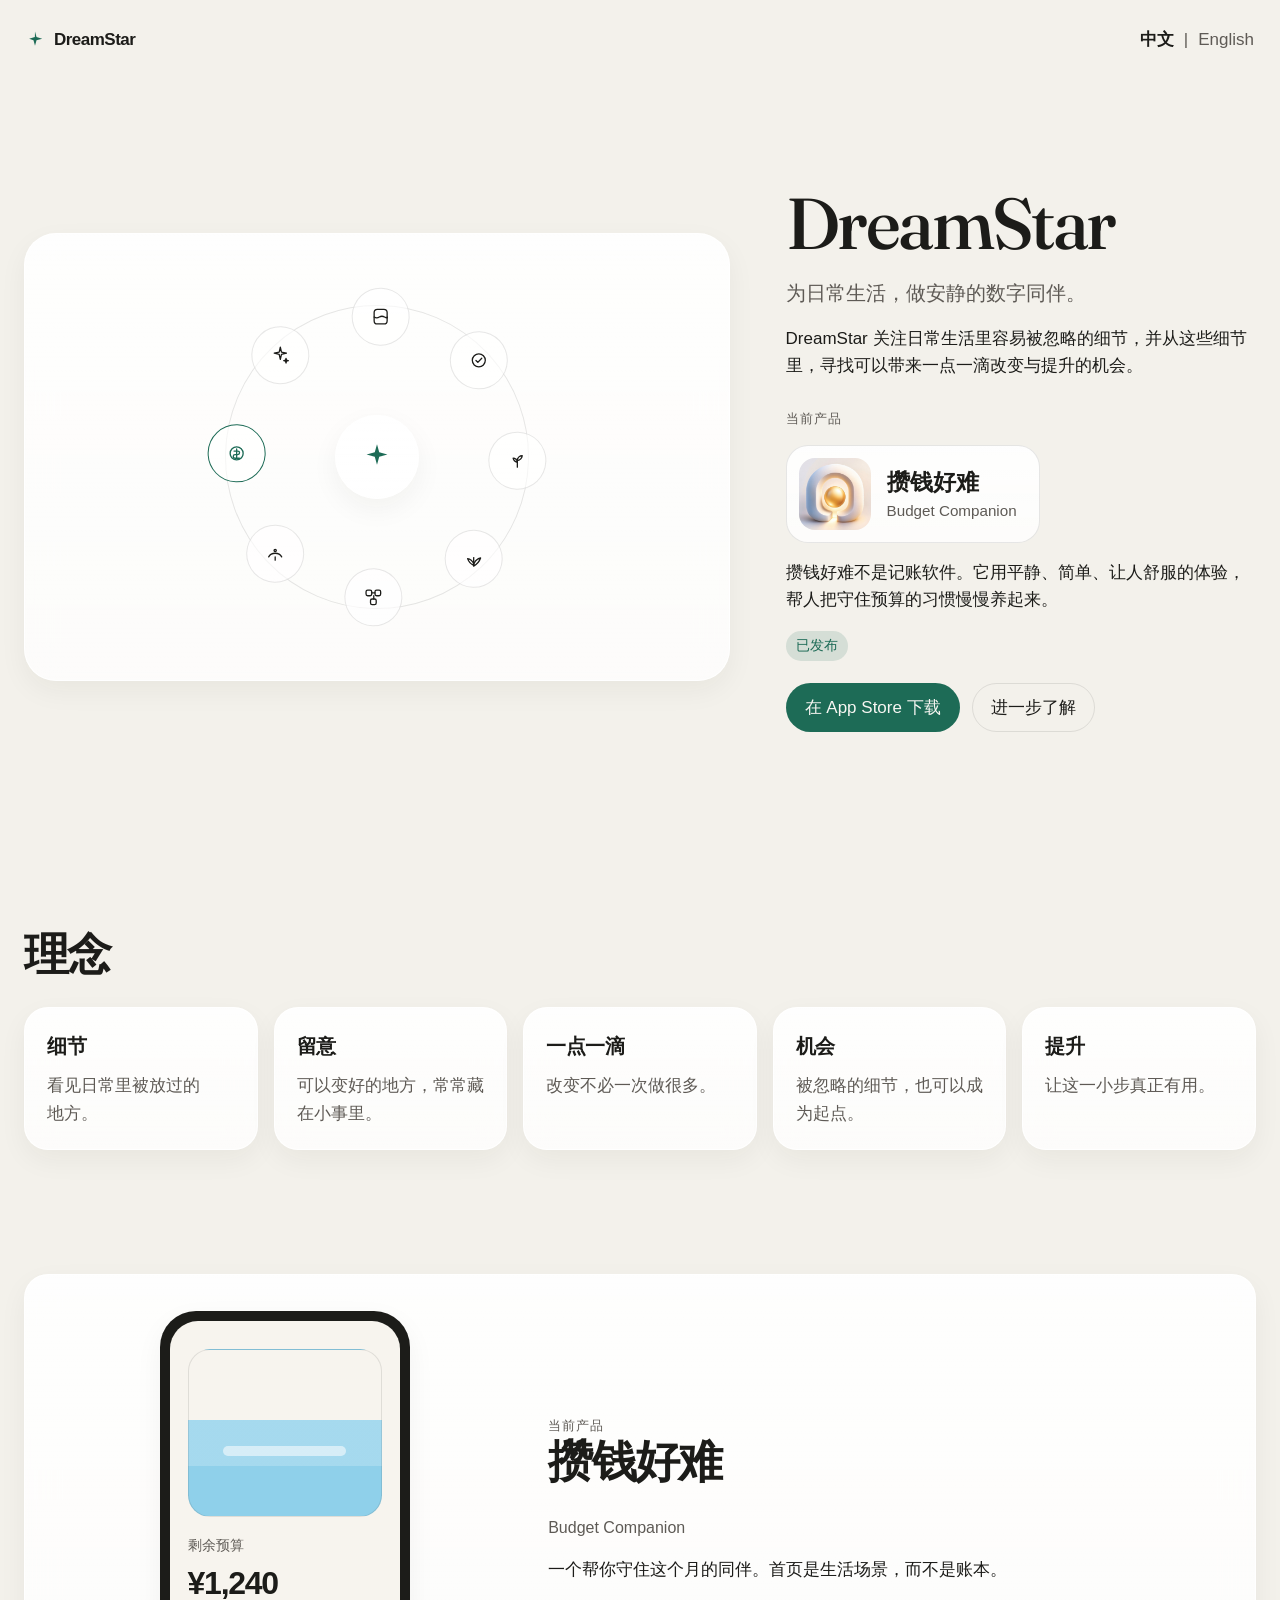
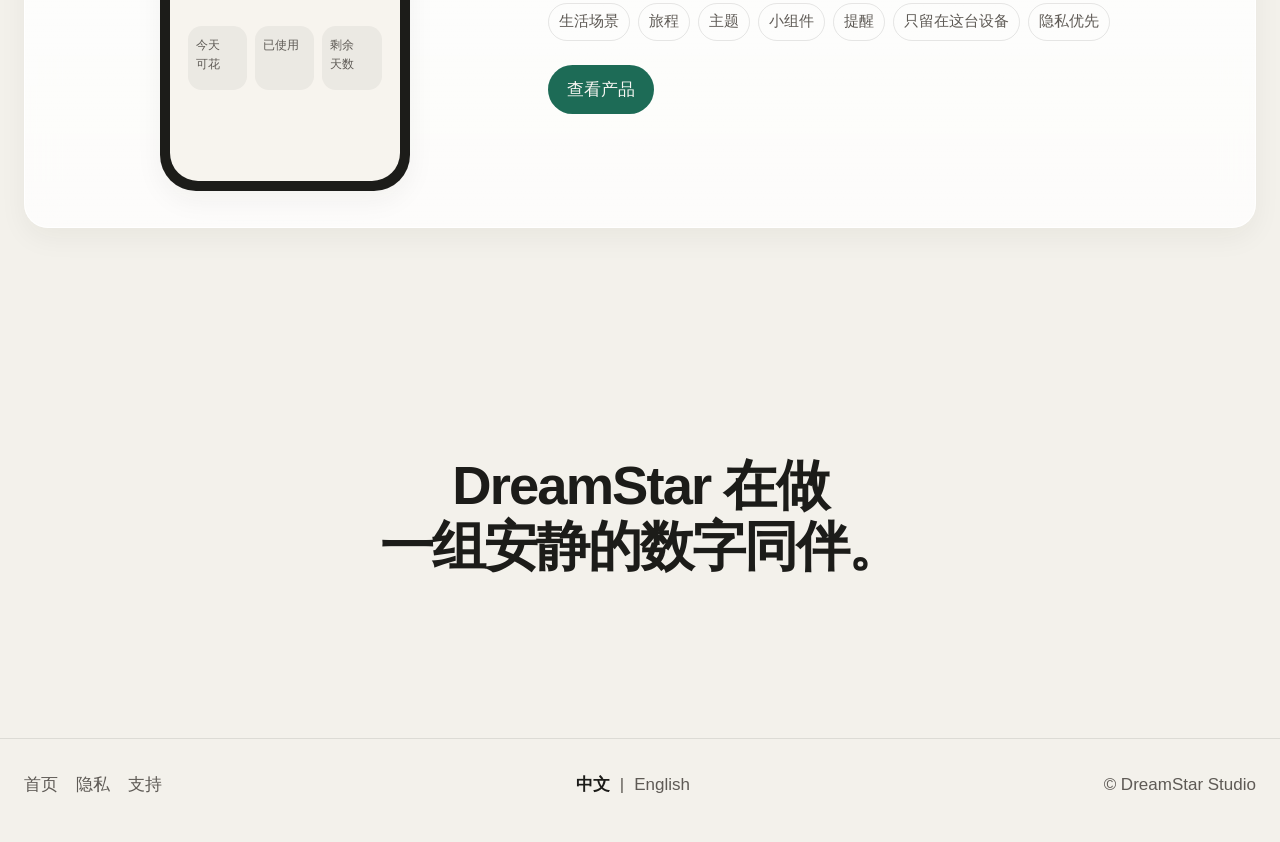
==== index.html @ b0ae597d "[Dev] DreamStar Website Src Frame - 2" ====
<!DOCTYPE html>
<html lang="zh-Hans">
<head>
  <meta charset="utf-8">
  <meta name="viewport" content="width=device-width, initial-scale=1">
  <title>DreamStar — 安静的数字同伴</title>
  <meta name="description" content="DreamStar Studio 为日常生活做安静的数字同伴。第一款产品是攒钱好难，一个温和的月度预算同伴。">
  <meta name="theme-color" content="#f3f1eb">
  <meta name="color-scheme" content="light dark">
  <link rel="canonical" href="https://yourdomain.com/">
  <link rel="icon" href="assets/favicon.svg" type="image/svg+xml">
  <link rel="icon" href="assets/favicon-32.png" sizes="32x32" type="image/png">
  <link rel="apple-touch-icon" href="assets/apple-touch-icon.png">
  <meta property="og:type" content="website">
  <meta property="og:site_name" content="DreamStar Studio">
  <meta property="og:title" content="DreamStar — 安静的数字同伴">
  <meta property="og:description" content="DreamStar Studio 为日常生活做安静的数字同伴。第一款产品是攒钱好难。">
  <meta property="og:url" content="https://yourdomain.com/">
  <meta property="og:locale" content="zh_CN">
  <meta property="og:image" content="https://yourdomain.com/assets/apple-touch-icon.png">
  <meta name="twitter:card" content="summary">
  <meta name="twitter:title" content="DreamStar — 安静的数字同伴">
  <meta name="twitter:description" content="DreamStar Studio 为日常生活做安静的数字同伴。第一款产品是攒钱好难。">
  <link rel="stylesheet" href="assets/css/site.css">
  <script type="application/ld+json">
  {
    "@context": "https://schema.org",
    "@graph": [
      {
        "@type": "Organization",
        "name": "DreamStar Studio",
        "url": "https://yourdomain.com/",
        "email": "dreamstarpc@163.com"
      },
      {
        "@type": "SoftwareApplication",
        "name": "攒钱好难",
        "alternateName": "Budget Companion",
        "applicationCategory": "LifestyleApplication",
        "operatingSystem": "iOS 18",
        "offers": { "@type": "Offer", "price": "0", "priceCurrency": "CNY" },
        "publisher": { "@type": "Organization", "name": "DreamStar Studio" }
      }
    ]
  }
  </script>
</head>
<body data-page="home">
  <a class="skip" href="#content" data-i18n="skip">跳到内容</a>
  <header class="site-header">
    <div class="wrap header-bar">
      <a class="wordmark" href="index.html">
        <svg viewBox="0 0 32 32" aria-hidden="true"><path d="M16 3.5l2.2 8.3L26.5 14 18.2 16.2 16 24.5l-2.2-8.3L7.5 14l8.3-2.2L16 3.5z"/></svg>
        <span>DreamStar</span>
      </a>
      <div class="lang" role="group" data-i18n-aria="lang.group" aria-label="语言">
        <button type="button" data-lang="zh" aria-pressed="true">中文</button>
        <span aria-hidden="true">|</span>
        <button type="button" data-lang="en" aria-pressed="false">English</button>
      </div>
    </div>
  </header>

  <main id="content">
    <section class="hero">
      <div class="wrap hero-grid">
        <div class="stage" data-i18n-aria="aria.wheel" aria-label="工作室的八个方向">
          <div class="orbit" id="orbit">
            <button type="button" class="node is-selected" style="--a:-90deg" data-topic="budget" data-i18n-aria="topic.budget" aria-label="预算" aria-pressed="true">
              <span class="face"><svg viewBox="0 0 32 32" aria-hidden="true"><circle cx="16" cy="16" r="8"/><path d="M16 10.5v11M12.8 13.2h4.6a2.2 2.2 0 0 1 0 4.4H14a2.2 2.2 0 0 0 0 4.4h5.4"/></svg></span>
            </button>
            <button type="button" class="node" style="--a:-45deg" data-topic="ai" data-i18n-aria="topic.ai" aria-label="安静的聪明" aria-pressed="false">
              <span class="face"><svg viewBox="0 0 32 32" aria-hidden="true"><path d="M16 6l1.4 6.2L23.5 13.6 17.4 15 16 21.2 14.6 15 8.5 13.6l6.1-1.4L16 6zM23 20l.6 2.2 2.2.6-2.2.6L23 25.6l-.6-2.2-2.2-.6 2.2-.6L23 20z"/></svg></span>
            </button>
            <button type="button" class="node" style="--a:0deg" data-topic="living" data-i18n-aria="topic.living" aria-label="生活场景" aria-pressed="false">
              <span class="face"><svg viewBox="0 0 32 32" aria-hidden="true"><rect x="8" y="7" width="16" height="18" rx="4"/><path d="M8 16.5c2.2 1.4 4.2 1.4 6.4 0s4.2-1.4 6.4 0 4.2 1.4 3.2 0"/></svg></span>
            </button>
            <button type="button" class="node" style="--a:45deg" data-topic="habit" data-i18n-aria="topic.habit" aria-label="习惯" aria-pressed="false">
              <span class="face"><svg viewBox="0 0 32 32" aria-hidden="true"><circle cx="16" cy="16" r="8"/><path d="M12.5 16.2l2.3 2.3 4.8-5"/></svg></span>
            </button>
            <button type="button" class="node" style="--a:90deg" data-topic="growth" data-i18n-aria="topic.growth" aria-label="成长" aria-pressed="false">
              <span class="face"><svg viewBox="0 0 32 32" aria-hidden="true"><path d="M16 24V14"/><path d="M16 16c0-4 3.2-6 6-6-0.4 3.2-2.4 5.2-6 6zM16 18c0-3.2-2.6-5-5.2-5 .4 2.6 2 4.2 5.2 5z"/></svg></span>
            </button>
            <button type="button" class="node" style="--a:135deg" data-topic="nature" data-i18n-aria="topic.nature" aria-label="自然" aria-pressed="false">
              <span class="face"><svg viewBox="0 0 32 32" aria-hidden="true"><path d="M16 25c0-7 6.5-9.5 8.5-10-2 6-5 8-8.5 10z"/><path d="M16 24c0-6-5.5-8-7.5-8.2 1.8 5 4.2 6.6 7.5 8.2z"/><path d="M16 14.5V24"/></svg></span>
            </button>
            <button type="button" class="node" style="--a:180deg" data-topic="technology" data-i18n-aria="topic.technology" aria-label="技术" aria-pressed="false">
              <span class="face"><svg viewBox="0 0 32 32" aria-hidden="true"><rect x="7" y="7" width="7" height="7" rx="2"/><rect x="18" y="7" width="7" height="7" rx="2"/><rect x="12.5" y="18" width="7" height="7" rx="2"/><path d="M14 10.5h4M16.5 14v4"/></svg></span>
            </button>
            <button type="button" class="node" style="--a:225deg" data-topic="future" data-i18n-aria="topic.future" aria-label="以后" aria-pressed="false">
              <span class="face"><svg viewBox="0 0 32 32" aria-hidden="true"><path d="M8 20c3.2-6 12.8-6 16 0"/><path d="M16 20v4"/><circle cx="16" cy="12" r="1.4"/></svg></span>
            </button>
          </div>
          <button type="button" class="mark" id="mark" data-i18n-aria="aria.logo" aria-label="DreamStar">
            <svg viewBox="0 0 32 32" aria-hidden="true"><path d="M16 4l2.1 7.6L25.8 13.7 18.1 15.8 16 23.4l-2.1-7.6L6.2 13.7l7.7-2.1L16 4z"/></svg>
          </button>
        </div>

        <div class="hero-copy">
          <h1 class="brand">DreamStar</h1>
          <p class="sub" data-i18n="hero.sub">为日常生活，做安静的数字同伴。</p>
          <p class="lead" data-i18n="hero.studio">DreamStar 关注日常生活里容易被忽略的细节，并从这些细节里，寻找可以带来一点一滴改变与提升的机会。</p>
          <p class="kicker" data-i18n="hero.now">当前产品</p>
          <p class="app-tag">
            <img src="assets/BudgetCompanion_icon.png" alt="" width="72" height="72">
            <span class="app-tag-name"><span class="app-name" data-i18n="app.name">攒钱好难</span><span class="app-sub" data-i18n="app.sub">Budget Companion</span></span>
          </p>
          <p class="lead" id="product-desc" data-i18n="topic.budget.body" aria-live="polite">攒钱好难不是记账软件。它用平静、简单、让人舒服的体验，帮人把守住预算的习惯慢慢养起来。</p>
          <p class="badge" data-i18n="hero.badge">已发布</p>
          <div class="actions">
            <a class="btn btn-primary" href="https://apps.apple.com" rel="noopener noreferrer" data-i18n="hero.download">在 App Store 下载</a>
            <a class="btn btn-secondary" href="#product" data-i18n="hero.learn">进一步了解</a>
          </div>
        </div>
      </div>
    </section>

    <section class="band" id="philosophy" aria-labelledby="philosophy-title">
      <div class="wrap">
        <h2 id="philosophy-title" data-i18n="philo.title">理念</h2>
        <div class="cards">
          <article class="card">
            <h3 data-i18n="philo.detail.t">细节</h3>
            <p data-i18n="philo.detail.b">看见日常里被放过的地方。</p>
          </article>
          <article class="card">
            <h3 data-i18n="philo.notice.t">留意</h3>
            <p data-i18n="philo.notice.b">可以变好的地方，常常藏在小事里。</p>
          </article>
          <article class="card">
            <h3 data-i18n="philo.bit.t">一点一滴</h3>
            <p data-i18n="philo.bit.b">改变不必一次做很多。</p>
          </article>
          <article class="card">
            <h3 data-i18n="philo.chance.t">机会</h3>
            <p data-i18n="philo.chance.b">被忽略的细节，也可以成为起点。</p>
          </article>
          <article class="card">
            <h3 data-i18n="philo.lift.t">提升</h3>
            <p data-i18n="philo.lift.b">让这一小步真正有用。</p>
          </article>
        </div>
      </div>
    </section>

    <section class="band" id="product" aria-labelledby="product-title">
      <div class="wrap">
        <article class="card showcase">
          <div class="phone" aria-hidden="true">
            <div class="phone-screen">
              <div class="jar"><span></span></div>
              <p class="phone-remain" data-i18n="phone.remain">剩余预算</p>
              <p class="phone-amount">¥1,240</p>
              <div class="phone-tiles">
                <span data-i18n="phone.today">今天可花</span>
                <span data-i18n="phone.used">已使用</span>
                <span data-i18n="phone.days">剩余天数</span>
              </div>
            </div>
          </div>
          <div>
            <p class="kicker" data-i18n="hero.now">当前产品</p>
            <h2 id="product-title" data-i18n="app.name">攒钱好难</h2>
            <p class="product-en" data-i18n="app.sub">Budget Companion</p>
            <p class="lead" data-i18n="product.lead">一个帮你守住这个月的同伴。首页是生活场景，而不是账本。</p>
            <ul class="traits">
              <li data-i18n="trait.living">生活场景</li>
              <li data-i18n="trait.journey">旅程</li>
              <li data-i18n="trait.themes">主题</li>
              <li data-i18n="trait.widgets">小组件</li>
              <li data-i18n="trait.reminders">提醒</li>
              <li data-i18n="trait.local">只留在这台设备</li>
              <li data-i18n="trait.privacy">隐私优先</li>
            </ul>
            <a class="btn btn-primary" href="https://apps.apple.com" rel="noopener noreferrer" data-i18n="product.view">查看产品</a>
          </div>
        </article>
      </div>
    </section>

    <section class="dream" aria-label="Dream">
      <div class="wrap">
        <p data-i18n="dream.a">DreamStar 在做</p>
        <p data-i18n="dream.b">一组安静的数字同伴。</p>
      </div>
    </section>
  </main>

  <footer class="site-footer">
    <div class="wrap footer-bar">
      <nav aria-label="Footer">
        <a href="index.html" data-i18n="nav.home">首页</a>
        <a href="privacy/index.html" data-i18n="nav.privacy">隐私</a>
        <a href="support/index.html" data-i18n="nav.support">支持</a>
      </nav>
      <div class="lang" role="group" data-i18n-aria="lang.group" aria-label="语言">
        <button type="button" data-lang="zh" aria-pressed="true">中文</button>
        <span aria-hidden="true">|</span>
        <button type="button" data-lang="en" aria-pressed="false">English</button>
      </div>
      <p>© DreamStar Studio</p>
    </div>
  </footer>

  <div class="egg" id="egg" hidden>
    <div>
      <p aria-hidden="true">✨</p>
      <p data-i18n="egg">继续做下去。星光还在等。</p>
    </div>
  </div>

  <script src="assets/js/i18n.js" defer></script>
  <script src="assets/js/site.js" defer></script>
</body>
</html>
---- assets/css/site.css ----
@font-face {
  font-family: Fraunces;
  font-style: normal;
  font-weight: 500;
  font-display: swap;
  src: url("../fonts/fraunces-latin.woff2") format("woff2");
}

:root {
  color-scheme: light;
  --bg: #f3f1eb;
  --ink: #1c1c19;
  --muted: #5e5a55;
  --accent: #1d6b56;
  --accent-ink: #f7f6f2;
  --line: rgba(28, 28, 25, 0.1);
  --card: rgba(255, 255, 255, 0.62);
  --card-edge: rgba(255, 255, 255, 0.86);
  --wash: linear-gradient(180deg, rgba(255, 255, 255, 0.78), rgba(255, 255, 255, 0.42));
  --shadow: 0 10px 28px rgba(40, 36, 28, 0.05);
  --shadow-lift: 0 16px 34px rgba(40, 36, 28, 0.07);
  --phone: #f7f4ee;
  --jar: #8fd0ea;
  --focus: #1d6b56;
  --max: 1240px;
  --ease: cubic-bezier(0.2, 0.8, 0.2, 1);
  font-family: -apple-system, BlinkMacSystemFont, "SF Pro Display", "SF Pro Text", "Segoe UI", sans-serif;
}

@media (prefers-color-scheme: dark) {
  :root {
    color-scheme: dark;
    --bg: #141513;
    --ink: #f2f0ea;
    --muted: #b7b2a8;
    --accent: #7dccb4;
    --accent-ink: #12211c;
    --line: rgba(242, 240, 234, 0.14);
    --card: rgba(255, 255, 255, 0.05);
    --card-edge: rgba(255, 255, 255, 0.14);
    --wash: linear-gradient(180deg, rgba(255, 255, 255, 0.08), rgba(255, 255, 255, 0.03));
    --shadow: 0 12px 32px rgba(0, 0, 0, 0.28);
    --shadow-lift: 0 18px 36px rgba(0, 0, 0, 0.36);
    --phone: #1c1e1b;
    --jar: #1a6f86;
    --focus: #9ee0cb;
  }
}

@media (prefers-contrast: more) {
  :root {
    --line: currentColor;
    --card-edge: currentColor;
    --muted: var(--ink);
  }
}

* { box-sizing: border-box; }

html { scroll-behavior: smooth; }

body {
  margin: 0;
  background: var(--bg);
  color: var(--ink);
  font-size: 1.0625rem;
  line-height: 1.6;
  text-wrap: pretty;
}

body.is-fading { opacity: 0.45; }

body, .card, .btn, .node, .drawer {
  transition: background-color 0.35s var(--ease), color 0.35s var(--ease), border-color 0.35s var(--ease), opacity 0.35s var(--ease), transform 0.45s var(--ease), box-shadow 0.45s var(--ease);
}

img, svg { display: block; max-width: 100%; }

a { color: var(--accent); text-decoration-thickness: 1px; text-underline-offset: 0.18em; }

button, a { font: inherit; }

:focus { outline: none; }

:focus-visible {
  outline: 2px solid var(--focus);
  outline-offset: 3px;
}

.skip {
  position: absolute;
  left: 16px;
  top: -48px;
  z-index: 5;
  background: var(--bg);
  color: var(--ink);
  padding: 8px 12px;
  border-radius: 10px;
}

.skip:focus { top: 12px; }

.wrap {
  width: min(var(--max), calc(100% - 48px));
  margin-inline: auto;
}

.narrow { width: min(720px, calc(100% - 48px)); }

.site-header { padding: 22px 0 8px; }

.header-bar, .footer-bar {
  display: flex;
  align-items: center;
  justify-content: space-between;
  gap: 20px;
}

.wordmark {
  display: inline-flex;
  align-items: center;
  gap: 8px;
  color: var(--ink);
  text-decoration: none;
  letter-spacing: -0.03em;
  font-weight: 600;
}

.wordmark svg, .mark svg {
  width: 22px;
  height: 22px;
  fill: var(--accent);
}

.lang {
  display: inline-flex;
  align-items: center;
  gap: 8px;
  color: var(--muted);
}

.lang button {
  border: 0;
  background: transparent;
  color: var(--muted);
  padding: 4px 2px;
  cursor: pointer;
}

.lang button[aria-pressed="true"] {
  color: var(--ink);
  font-weight: 600;
}

.hero {
  min-height: calc(100svh - 72px);
  display: grid;
  align-items: center;
  padding: 28px 0 72px;
}

.hero-grid {
  display: grid;
  grid-template-columns: 3fr 2fr;
  gap: 56px;
  align-items: center;
}

.stage {
  position: relative;
  min-height: 420px;
  border-radius: 32px;
  background: var(--wash);
  background-color: var(--card);
  border: 1px solid var(--card-edge);
  box-shadow: var(--shadow);
  backdrop-filter: blur(18px) saturate(1.15);
  display: grid;
  place-items: center;
  padding: 28px;
}

.orbit {
  position: relative;
  width: min(100%, 390px);
  aspect-ratio: 1;
  container-type: size;
}

.orbit::before {
  content: "";
  position: absolute;
  inset: 11%;
  border: 1px solid var(--line);
  border-radius: 50%;
}

.node {
  position: absolute;
  left: 50%;
  top: 50%;
  width: 58px;
  height: 58px;
  margin: -29px 0 0 -29px;
  padding: 0;
  border: 1px solid var(--line);
  border-radius: 50%;
  background: var(--card);
  color: var(--ink);
  cursor: pointer;
  transform: rotate(var(--a)) translateY(-36cqmin) rotate(calc(var(--a) * -1));
}

.node svg {
  width: 26px;
  height: 26px;
  fill: none;
  stroke: currentColor;
  stroke-width: 1.6;
  stroke-linecap: round;
  stroke-linejoin: round;
}

.face {
  display: grid;
  width: 100%;
  height: 100%;
  place-items: center;
}

.node.is-selected {
  border-color: var(--accent);
  color: var(--accent);
}

.mark {
  position: absolute;
  left: 50%;
  top: 50%;
  width: 84px;
  height: 84px;
  transform: translate(-50%, -50%);
  border: 1px solid var(--card-edge);
  border-radius: 50%;
  background: var(--wash);
  background-color: var(--card);
  box-shadow: var(--shadow);
  display: grid;
  place-items: center;
  cursor: pointer;
  z-index: 1;
}

.mark svg { width: 34px; height: 34px; }

h1, h2, .dream p {
  font-weight: 600;
  letter-spacing: -0.035em;
  line-height: 1.12;
}

h1 { margin: 0; font-size: clamp(3rem, 6vw, 4.5rem); }

.brand {
  font-family: Fraunces, "Iowan Old Style", Palatino, Georgia, serif;
  font-weight: 500;
  font-optical-sizing: auto;
}

h2 { margin: 0 0 28px; font-size: clamp(2rem, 4vw, 2.8rem); }

h3 { margin: 0 0 10px; font-size: 1.25rem; letter-spacing: -0.02em; }

.sub, .kicker { color: var(--muted); }

.sub { margin: 14px 0 0; font-size: 1.25rem; }

.lead { margin: 16px 0 0; max-width: 38rem; }

.kicker {
  margin: 28px 0 0;
  font-size: 0.82rem;
  letter-spacing: 0.08em;
  text-transform: uppercase;
}

.product-name {
  margin: 6px 0 0;
  font-size: 1.7rem;
  letter-spacing: -0.03em;
  font-weight: 600;
}

.app-tag {
  display: inline-flex;
  align-items: center;
  gap: 16px;
  margin: 16px 0 0;
  padding: 12px 22px 12px 12px;
  border: 1px solid var(--line);
  border-radius: 22px;
  background: var(--wash);
  background-color: var(--card);
  width: fit-content;
  max-width: 100%;
}

.app-tag img {
  width: 72px;
  height: 72px;
  border-radius: 16px;
  flex: 0 0 auto;
}

.app-tag-name {
  margin: 0;
  font-size: 1.45rem;
  font-weight: 600;
  letter-spacing: 0;
  line-height: 1.3;
  white-space: nowrap;
}

.product-name span, .product-en {
  display: block;
  color: var(--muted);
  font-size: 1rem;
  font-weight: 500;
  letter-spacing: 0;
}

.app-name {
  display: block;
  color: var(--ink);
  font-size: 1.45rem;
  font-weight: 600;
  letter-spacing: 0;
  line-height: 1.3;
}

.app-sub {
  display: block;
  margin-top: 4px;
  color: var(--muted);
  font-size: 0.95rem;
  font-weight: 500;
  letter-spacing: 0;
  line-height: 1.3;
  white-space: nowrap;
}

.app-sub:empty,
.product-en:empty {
  display: none;
}

.badge {
  display: inline-block;
  margin: 18px 0 0;
  padding: 4px 10px;
  border-radius: 999px;
  background: color-mix(in srgb, var(--accent) 14%, transparent);
  color: var(--accent);
  font-size: 0.85rem;
}

.actions { display: flex; flex-wrap: wrap; gap: 12px; margin-top: 22px; }

.btn {
  display: inline-flex;
  align-items: center;
  justify-content: center;
  min-height: 44px;
  padding: 10px 18px;
  border-radius: 999px;
  border: 1px solid transparent;
  text-decoration: none;
  cursor: pointer;
}

.btn-primary { background: var(--accent); color: var(--accent-ink); }

.btn-primary:hover { filter: brightness(1.05); }

.btn-secondary {
  background: transparent;
  color: var(--ink);
  border-color: var(--line);
}

.btn-secondary:hover { background: color-mix(in srgb, var(--ink) 5%, transparent); }

.band { padding: 36px 0 88px; }

.cards {
  display: grid;
  grid-template-columns: repeat(5, 1fr);
  gap: 16px;
}

.card {
  background: var(--wash);
  background-color: var(--card);
  border: 1px solid var(--card-edge);
  border-radius: 24px;
  box-shadow: var(--shadow);
  backdrop-filter: blur(16px) saturate(1.1);
  padding: 22px;
}

.cards .card:hover { transform: translateY(-3px); box-shadow: var(--shadow-lift); }

.cards .card p { margin: 0; color: var(--muted); }

.showcase {
  display: grid;
  grid-template-columns: 0.8fr 1.2fr;
  gap: 40px;
  align-items: center;
  padding: 36px;
}

.phone {
  width: min(100%, 250px);
  margin-inline: auto;
  padding: 10px;
  border-radius: 36px;
  background: var(--ink);
  box-shadow: var(--shadow);
}

.phone-screen {
  border-radius: 28px;
  background: var(--phone);
  min-height: 460px;
  padding: 28px 18px 20px;
  color: var(--ink);
}

.jar {
  height: 168px;
  border-radius: 22px;
  border: 1px solid var(--line);
  background:
    linear-gradient(180deg, transparent 42%, color-mix(in srgb, var(--jar) 80%, white) 42% 70%, var(--jar) 70%);
  position: relative;
  overflow: hidden;
}

.jar span {
  position: absolute;
  left: 18%;
  right: 18%;
  top: 58%;
  height: 10px;
  border-radius: 20px;
  background: color-mix(in srgb, white 55%, transparent);
}

.phone-remain { margin: 18px 0 0; color: var(--muted); font-size: 0.85rem; }

.phone-amount {
  margin: 2px 0 16px;
  font-size: 2rem;
  letter-spacing: -0.04em;
  font-weight: 600;
}

.phone-tiles {
  display: grid;
  grid-template-columns: repeat(3, 1fr);
  gap: 8px;
}

.phone-tiles span {
  display: block;
  min-height: 64px;
  padding: 10px 8px;
  border-radius: 14px;
  background: color-mix(in srgb, var(--ink) 5%, transparent);
  font-size: 0.75rem;
  color: var(--muted);
}

.traits {
  display: flex;
  flex-wrap: wrap;
  gap: 8px;
  margin: 20px 0 24px;
  padding: 0;
  list-style: none;
}

.traits li {
  padding: 6px 10px;
  border-radius: 999px;
  border: 1px solid var(--line);
  color: var(--muted);
  font-size: 0.92rem;
}

.dream {
  padding: 140px 0 160px;
  text-align: center;
}

.dream p {
  margin: 0;
  font-size: clamp(2rem, 5vw, 3.4rem);
}

.site-footer {
  padding: 28px 0 40px;
  border-top: 1px solid var(--line);
  color: var(--muted);
}

.footer-bar { flex-wrap: wrap; }

.footer-bar nav { display: flex; gap: 18px; }

.footer-bar a { color: var(--muted); text-decoration: none; }

.footer-bar a:hover, .footer-bar a[aria-current="page"] { color: var(--ink); }

.footer-bar p { margin: 0; }

.prose { padding: 48px 0 96px; }

.prose h1 { font-size: clamp(2.4rem, 5vw, 3.6rem); }

.prose section { margin-top: 36px; }

.prose h2 { font-size: 1.45rem; margin-bottom: 8px; }

.prose ul { margin: 8px 0 0; padding-left: 1.2rem; }

.faq { margin-top: 36px; }

.faq-item { border-top: 1px solid var(--line); }

.faq-item:last-child { border-bottom: 1px solid var(--line); }

.faq h2 { margin: 0; font-size: 1.05rem; font-weight: 600; letter-spacing: 0; }

.faq button {
  width: 100%;
  text-align: start;
  padding: 18px 4px;
  border: 0;
  background: transparent;
  color: var(--ink);
  cursor: pointer;
}

.drawer {
  display: grid;
  grid-template-rows: 0fr;
  transition: grid-template-rows 0.5s var(--ease);
}

.drawer.is-open { grid-template-rows: 1fr; }

.drawer > div { overflow: hidden; }

.drawer p { margin: 0 0 18px; color: var(--muted); }

.contact { margin-top: 36px; }

.contact h2 { font-size: 1rem; color: var(--muted); font-weight: 500; letter-spacing: 0; }

.mail { margin: 8px 0; font-size: clamp(1.4rem, 3vw, 2rem); letter-spacing: -0.03em; }

.mail a { color: var(--ink); text-decoration: none; }

.egg {
  position: fixed;
  inset: 0;
  display: grid;
  place-items: center;
  pointer-events: none;
  z-index: 4;
}

.egg[hidden] { display: none; }

.egg div {
  min-width: 220px;
  padding: 22px 26px;
  text-align: center;
  border-radius: 18px;
  background: var(--wash);
  background-color: var(--card);
  border: 1px solid var(--card-edge);
  box-shadow: var(--shadow);
  backdrop-filter: blur(16px);
}

.egg p { margin: 0; }

.egg p + p { margin-top: 8px; }

@media (max-width: 980px) {
  .hero-grid, .showcase, .cards { grid-template-columns: 1fr; }
  .hero-copy { order: -1; }
  .hero { min-height: 0; }
  .cards { grid-template-columns: 1fr 1fr; }
  .stage { min-height: 360px; }
}

@media (max-width: 640px) {
  .wrap, .narrow { width: min(var(--max), calc(100% - 32px)); }
  .cards { grid-template-columns: 1fr; }
  .header-bar, .footer-bar { align-items: flex-start; }
  .dream { padding: 96px 0 110px; }
}

@media (prefers-reduced-motion: reduce) {
  html { scroll-behavior: auto; }
  body, .card, .btn, .node, .drawer { transition: none; }
  .cards .card:hover { transform: none; }
}

@media (forced-colors: active) {
  .card, .stage, .node, .mark, .btn { border: 1px solid CanvasText; }
}

@media print {
  .site-header .lang, .stage, .phone, .egg { display: none; }
  body { background: white; color: black; }
}
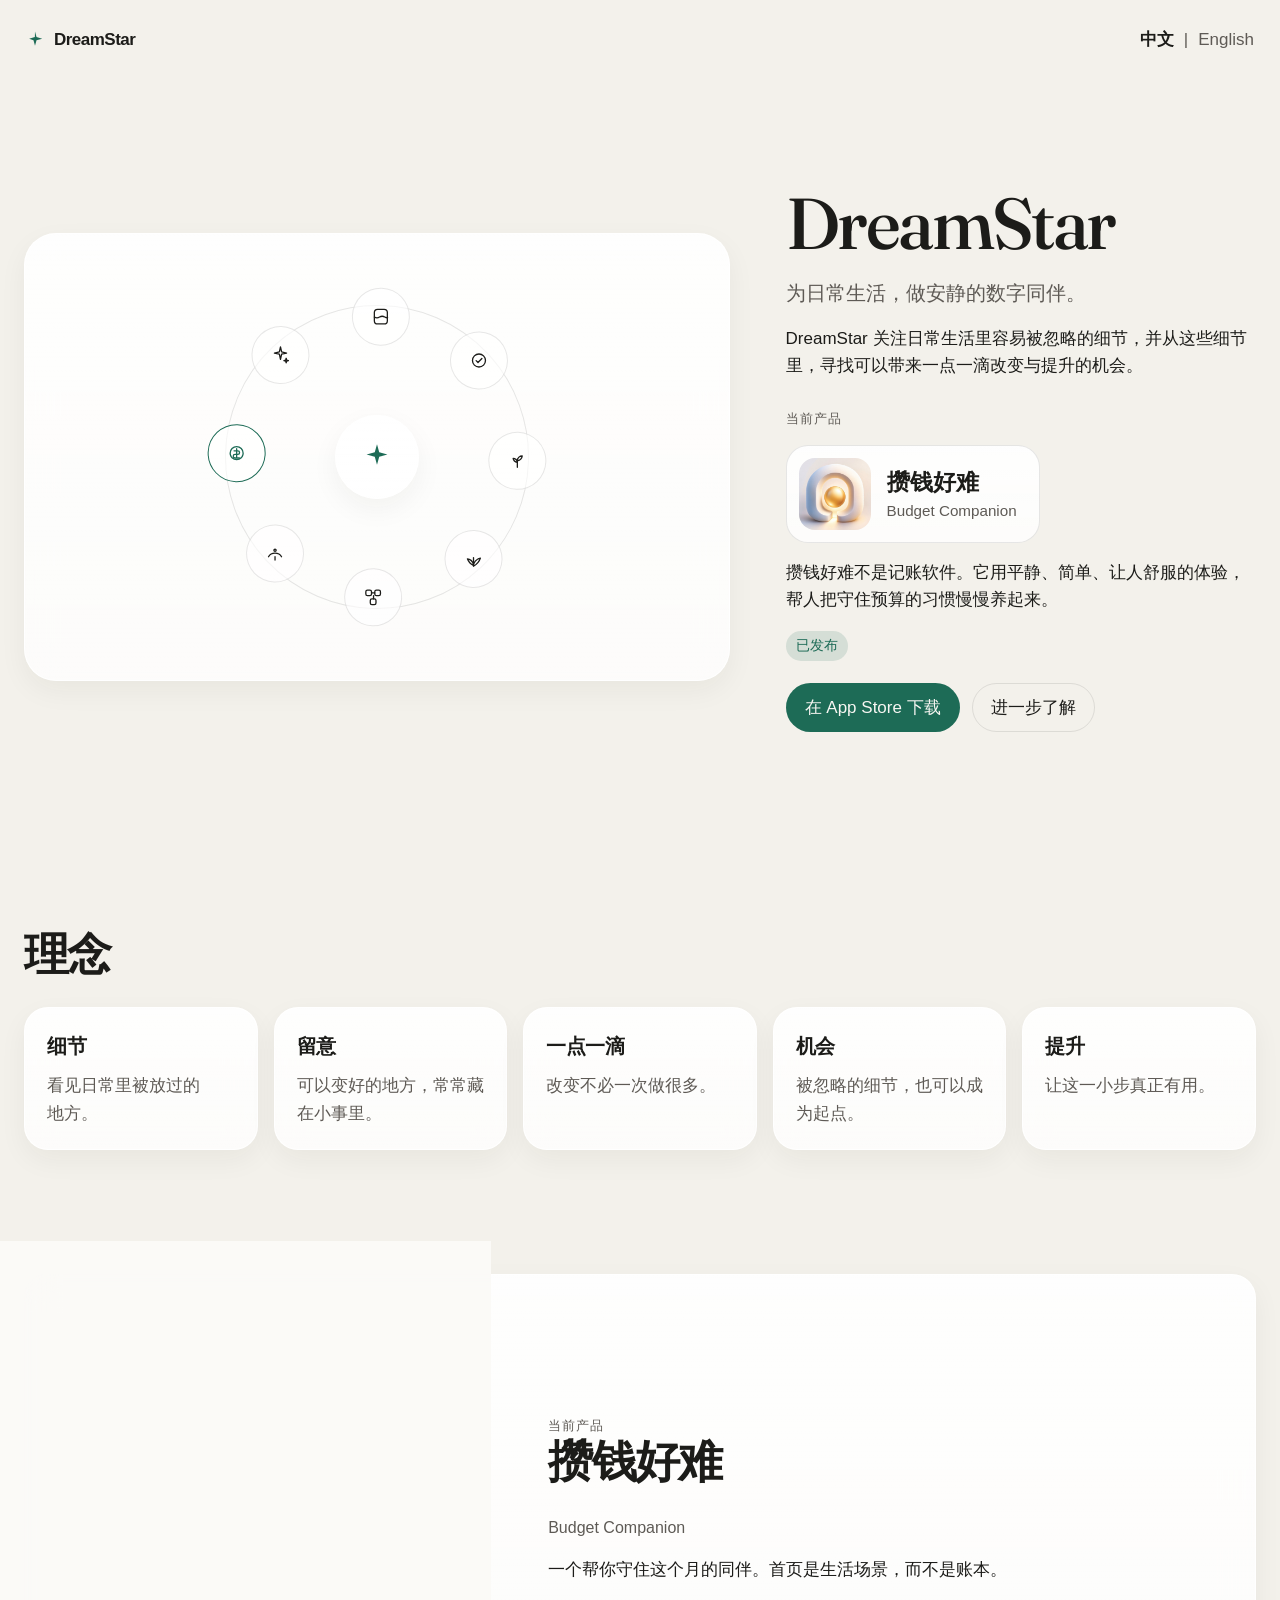
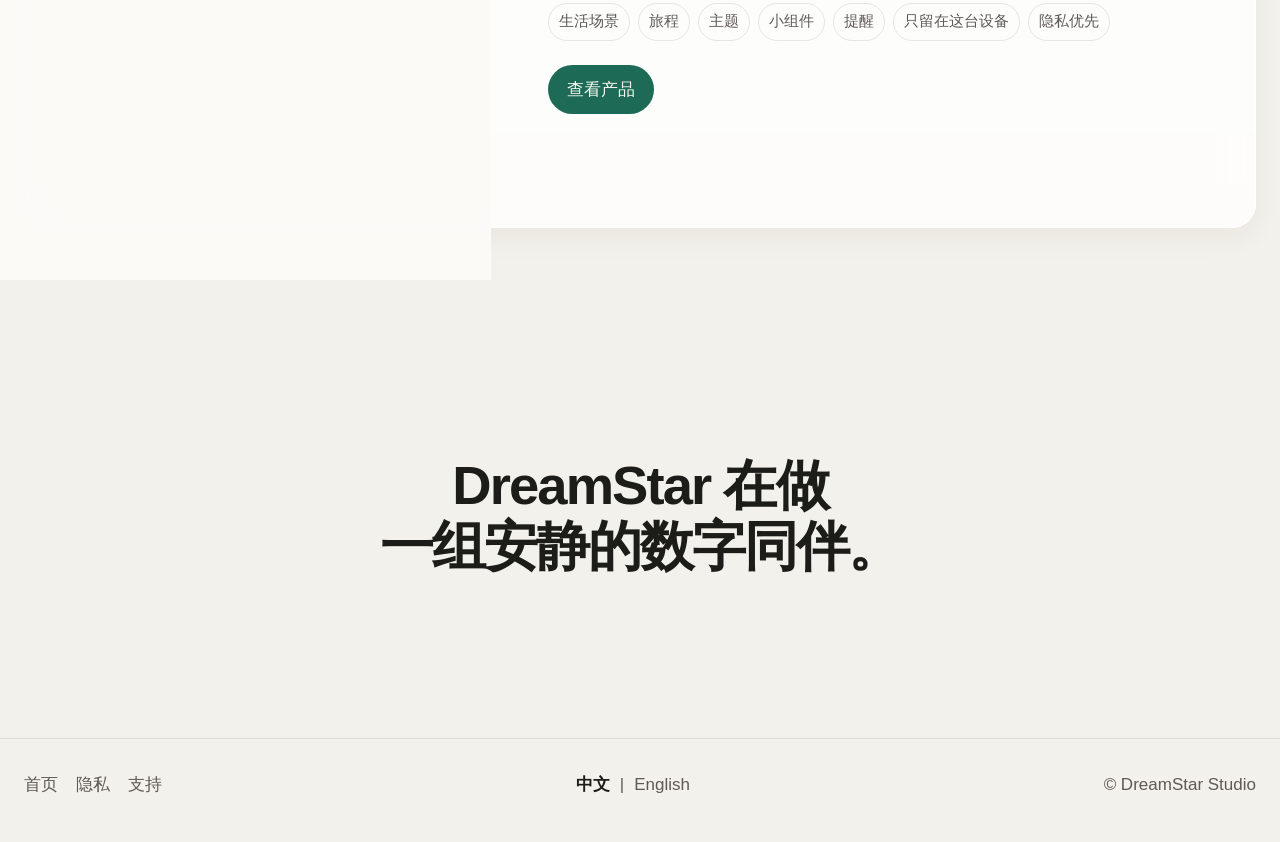
==== commit 280d494e: "[Dev] Update domain name" ====
--- a/index.html
+++ b/index.html
@@ -7,7 +7,7 @@
   <meta name="description" content="DreamStar Studio 为日常生活做安静的数字同伴。第一款产品是攒钱好难，一个温和的月度预算同伴。">
   <meta name="theme-color" content="#f3f1eb">
   <meta name="color-scheme" content="light dark">
-  <link rel="canonical" href="https://yourdomain.com/">
+  <link rel="canonical" href="https://mrdreamstar.github.io/dreamstar-website/">
   <link rel="icon" href="assets/favicon.svg" type="image/svg+xml">
   <link rel="icon" href="assets/favicon-32.png" sizes="32x32" type="image/png">
   <link rel="apple-touch-icon" href="assets/apple-touch-icon.png">
@@ -15,9 +15,9 @@
   <meta property="og:site_name" content="DreamStar Studio">
   <meta property="og:title" content="DreamStar — 安静的数字同伴">
   <meta property="og:description" content="DreamStar Studio 为日常生活做安静的数字同伴。第一款产品是攒钱好难。">
-  <meta property="og:url" content="https://yourdomain.com/">
+  <meta property="og:url" content="https://mrdreamstar.github.io/dreamstar-website/">
   <meta property="og:locale" content="zh_CN">
-  <meta property="og:image" content="https://yourdomain.com/assets/apple-touch-icon.png">
+  <meta property="og:image" content="https://mrdreamstar.github.io/dreamstar-website/assets/apple-touch-icon.png">
   <meta name="twitter:card" content="summary">
   <meta name="twitter:title" content="DreamStar — 安静的数字同伴">
   <meta name="twitter:description" content="DreamStar Studio 为日常生活做安静的数字同伴。第一款产品是攒钱好难。">
@@ -29,7 +29,7 @@
       {
         "@type": "Organization",
         "name": "DreamStar Studio",
-        "url": "https://yourdomain.com/",
+        "url": "https://mrdreamstar.github.io/dreamstar-website/",
         "email": "dreamstarpc@163.com"
       },
       {
